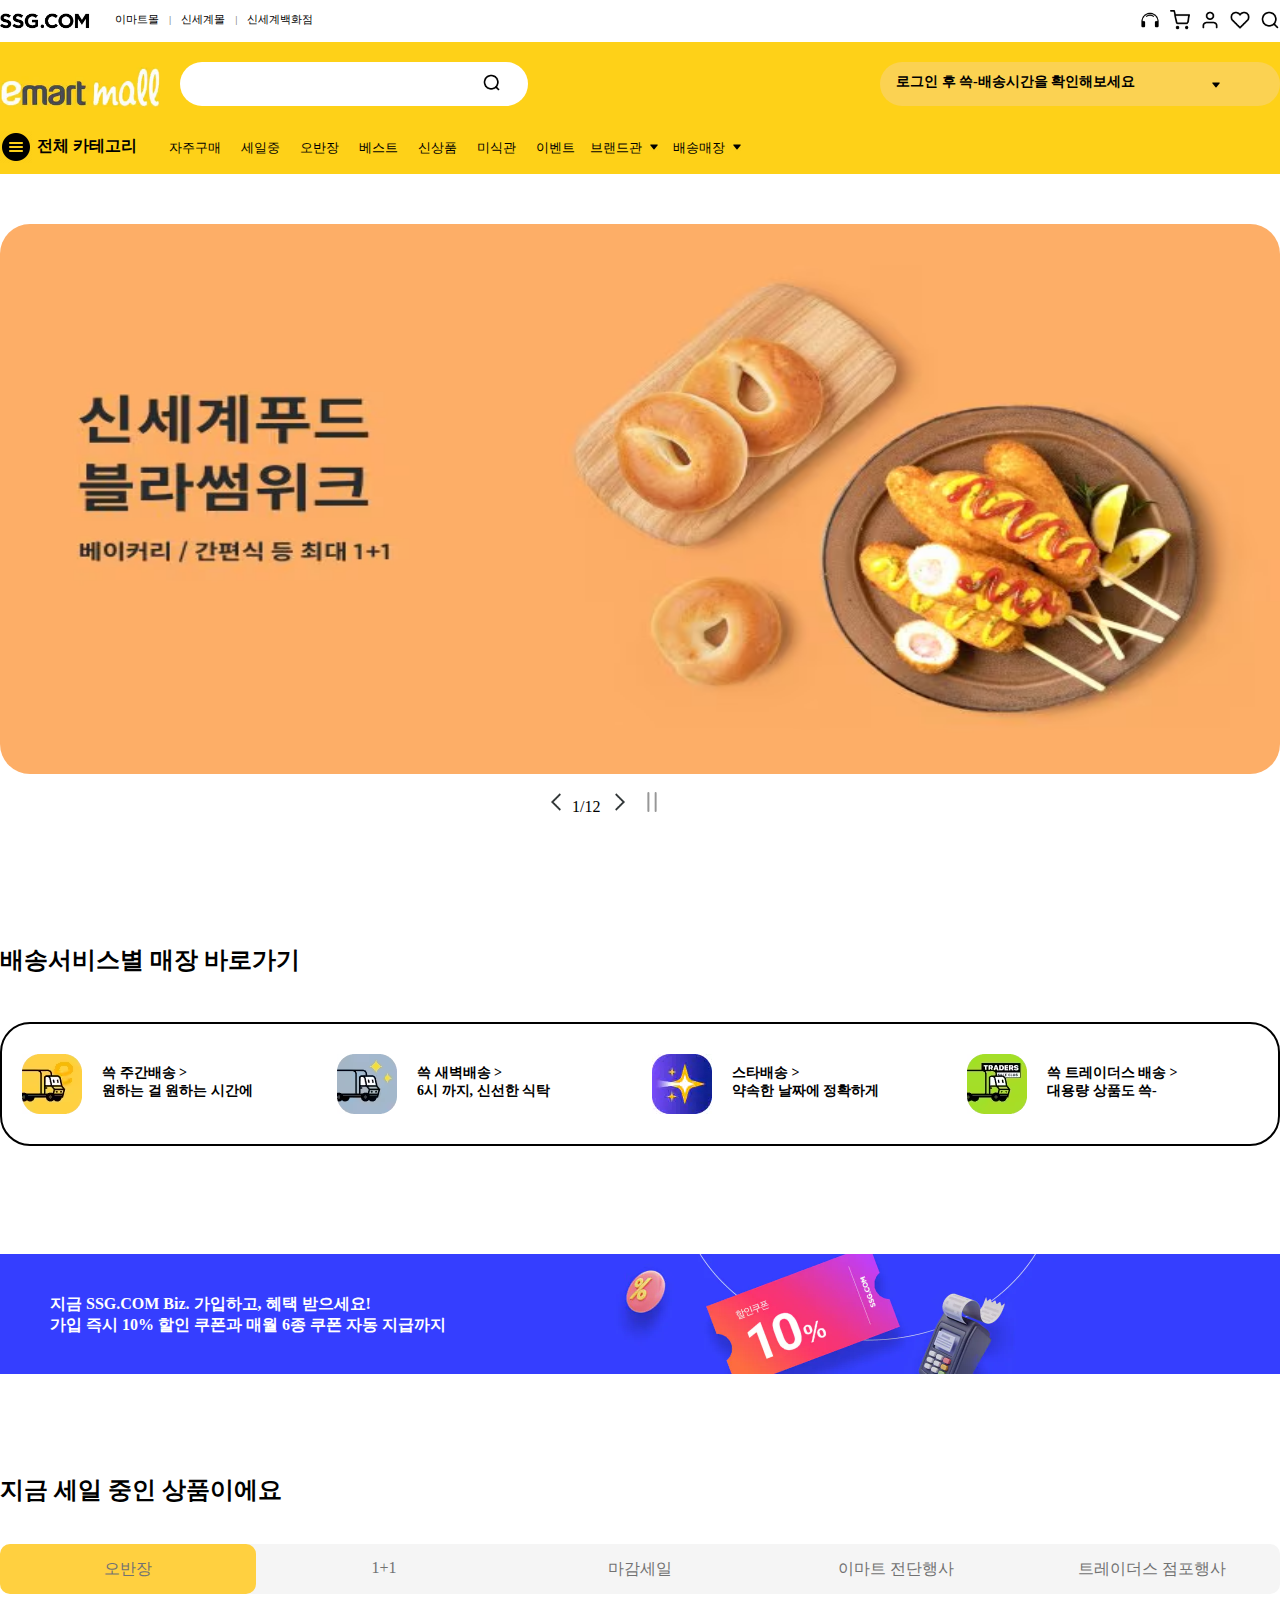
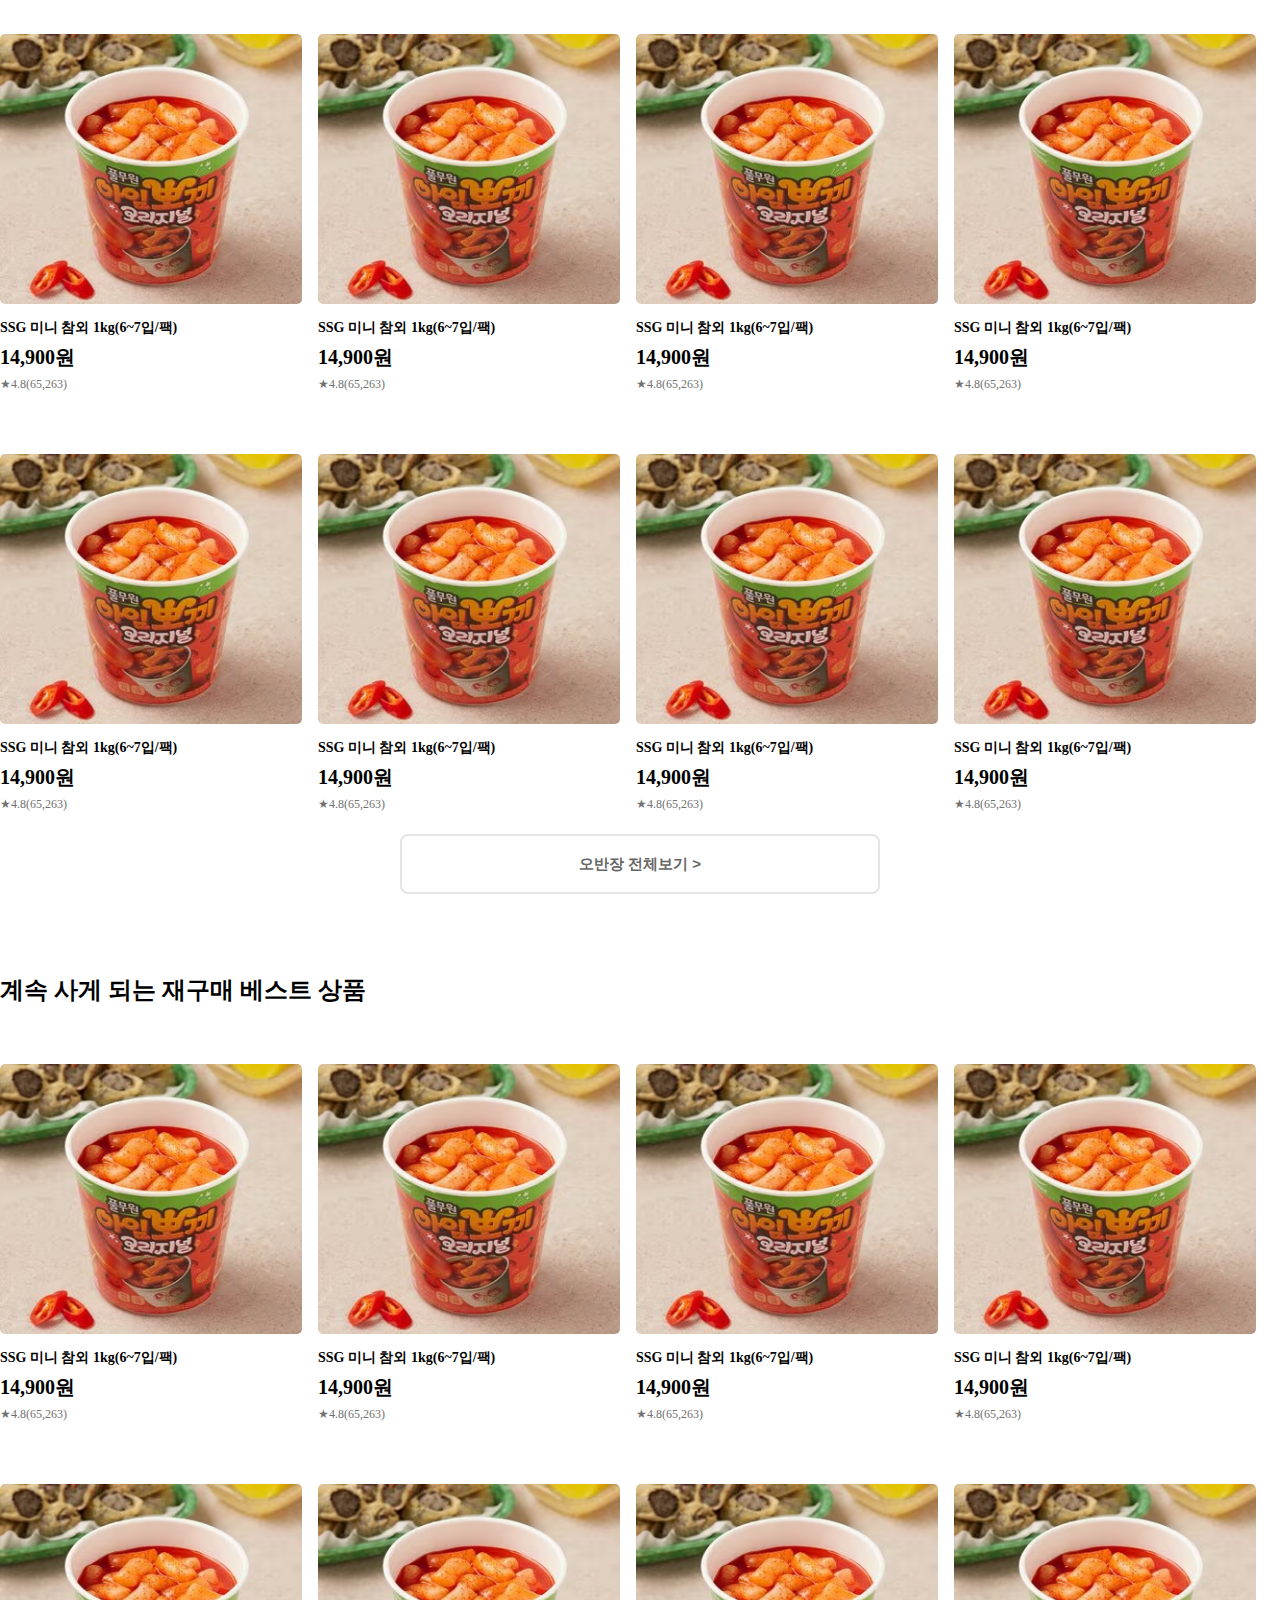
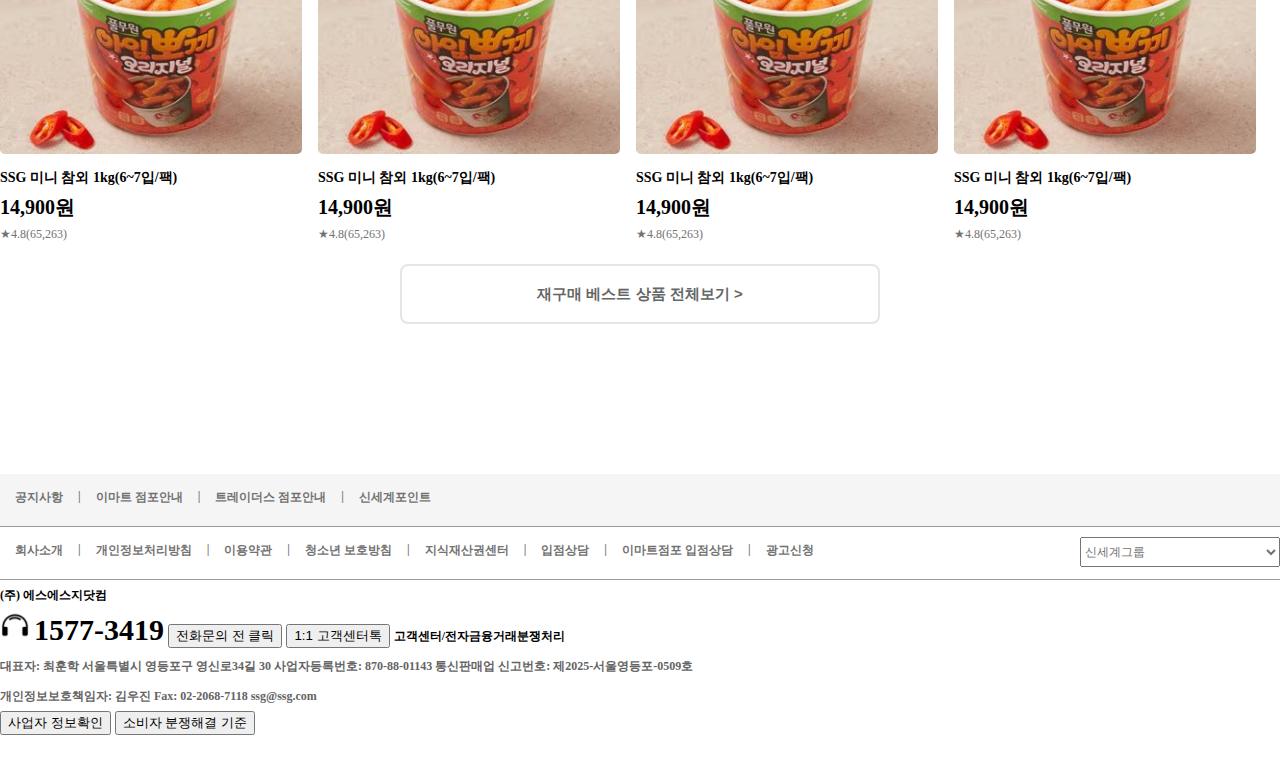
==== index.html @ 857b20de "0407_edit" ====
<!DOCTYPE html>
<html lang="en">

<head>
  <meta charset="UTF-8" />
  <meta name="viewport" content="width=device-width, initial-scale=1.0" />
  <title>Document</title>
  <link rel="stylesheet" href="css/reset.css">
  <link rel="stylesheet" href="css/common.css">
  <link rel="stylesheet" href="css/main.css">
</head>

<body>
  <header>
    <div id="first_box">
      <a href="#">
        <img src="img/ssg_logo.png" alt="ssg_logo">
      </a>
      <ul>
        <li class="addDivider"><a href="#">이마트몰</a></li>
        <li class="addDivider"><a href="#">신세계몰</a></li>
        <li><a href="#">신세계백화점</a></li>
      </ul>
      <div class="iconbox">
        <img class="icon" src="img/search.webp" alt="1" />
        <img class="icon" src="img/heart.webp" alt="2" />
        <img class="icon" src="img/user.webp" alt="3" />
        <img class="icon" src="img/cart.webp" alt="4" />
        <img class="icon" src="img/headphone.webp" alt="5" />
      </div>
    </div>

    <div id="search">
      <div class="search_box">
        <div class="search_logo">
          <img src="img/logo.png" alt="logo" />
        </div>
        <form>
          <fieldset id="search">
            <input type="text" name="search" />
            <button type="submit" class="search_btn">
              <img src="img/search.webp" alt="" />
            </button>
          </fieldset>
        </form>
        <fieldset id="delivery">
          <div>
            <span>로그인 후 쓱-배송시간을 확인해보세요</span>
            <button>
              <img src="img/next.webp" alt="" />
            </button>
          </div>
        </fieldset>
      </div>
    </div>
    <nav>
      <div id="catagory">
        <div class="cata_btn">
          <img src="img/menu.png" alt="" />
          <p><a href="#">전체 카테고리</a></p>
        </div>
        <ul>
          <li><a href="#">자주구매</a></li>
          <li><a href="#">세일중</a></li>
          <li><a href="#">오반장</a></li>
          <li><a href="#">베스트</a></li>
          <li><a href="#">신상품</a></li>
          <li><a href="#">미식관</a></li>
          <li><a href="#">이벤트</a></li>

          <a href="#">
            <div class="brandStore">
              <p>브랜드관</p>
              <img src="img/next.webp" alt="down">
            </div>
          </a>
          <a href="#">
            <div class="deliveryStore">
              <p>배송매장</p>
              <img src="img/next.webp" alt="down">
            </div>
          </a>
        </ul>
      </div>
    </nav>
  </header>

  <div id="slider">
    <div class="slider_img_box">
      <img src="img/trans.avif" alt="" />
    </div>
    <div class="slider_control">
      <div class="control_box">
        <button class="slider_btn">
          <img src="img/left.webp" alt="" />
        </button>
        <span>1/12</span>
        <button class="slider_btn">
          <img src="img/right.webp" alt="" />
        </button>
        <button class="slider_btn">
          <img src="img/Pause.webp" alt="" />
        </button>
      </div>
    </div>
  </div>
  <section id="delivery_store">
    <div class="title">
      <h2>배송서비스별 매장 바로가기</h2>
    </div>
    <div class="store">
      <div class="delivery_group">
        <div class="delivery_box">
          <img src="img/img_ssg1.avif" alt="" />
          <p>쓱 주간배송 ><Br>원하는 걸 원하는 시간에</p>
        </div>
        <div class="delivery_box">
          <img src="img/img_ssg2.avif" alt="" />
          <p>쓱 새벽배송 ><br>6시 까지, 신선한 식탁</p>
        </div>
        <div class="delivery_box">
          <img src="img/img_star.webp" alt="" />
          <p>스타배송 ><br>약속한 날짜에 정확하게</p>
        </div>
        <div class="delivery_box">
          <img src="img/img_traders.avif" alt="" />
          <p>쓱 트레이더스 배송 ><br>대용량 상품도 쓱-</p>
        </div>
      </div>
    </div>
  </section>
  <section id="coupon">
    <div class="coupon_box">
      <img src="img/coupon.jpg" alt="" />
      <p>지금 SSG.COM Biz. 가입하고, 혜택 받으세요!<br>가입 즉시 10% 할인 쿠폰과 매월 6종 쿠폰 자동 지급까지
      <p>
    </div>
  </section>
  <div id="sale_product">
    <div>
      <div class="title">
        <h2>지금 세일 중인 상품이에요</h2>
      </div>
      <div class="sale_catagory">
        <ul>
          <li class="obanjang"><a href="#">오반장</a></li>
          <li><a href="#">1+1</a></li>
          <li><a href="#">마감세일</a></li>
          <li><a href="#">이마트 전단행사</a></li>
          <li><a href="#">트레이더스 점포행사</a></li>
        </ul>
      </div>
    </div>
    <div>
      <div class="box">
        <div class="img_box">
          <a href="#">
            <img src="img/1000674364426_i1_290.avif" alt="product_img" /></a>
        </div>
        <span class="disc"><a href="#">SSG 미니 참외 1kg(6~7입/팩)</a></span>
        <span class="price">14,900원</span>
        <span class="rating">★4.8(65,263)</span>
      </div>

      <div class="box">
        <div class="img_box">
          <a href="#">
            <img src="img/1000674364426_i1_290.avif" alt="product_img" /></a>
        </div>
        <span class="disc"><a href="#">SSG 미니 참외 1kg(6~7입/팩)</a></span>
        <span class="price">14,900원</span>
        <span class="rating">★4.8(65,263)</span>
      </div>
      <div class="box">
        <div class="img_box">
          <a href="#">
            <img src="img/1000674364426_i1_290.avif" alt="product_img" /></a>
        </div>
        <span class="disc"><a href="#">SSG 미니 참외 1kg(6~7입/팩)</a></span>
        <span class="price">14,900원</span>
        <span class="rating">★4.8(65,263)</span>
      </div>
      <div class="box">
        <div class="img_box">
          <a href="#">
            <img src="img/1000674364426_i1_290.avif" alt="product_img" /></a>
        </div>
        <span class="disc"><a href="#">SSG 미니 참외 1kg(6~7입/팩)</a></span>
        <span class="price">14,900원</span>
        <span class="rating">★4.8(65,263)</span>
      </div>
      <div class="box">
        <div class="img_box">
          <a href="#">
            <img src="img/1000674364426_i1_290.avif" alt="product_img" /></a>
        </div>
        <span class="disc"><a href="#">SSG 미니 참외 1kg(6~7입/팩)</a></span>
        <span class="price">14,900원</span>
        <span class="rating">★4.8(65,263)</span>
      </div>
      <div class="box">
        <div class="img_box">
          <a href="#">
            <img src="img/1000674364426_i1_290.avif" alt="product_img" /></a>
        </div>
        <span class="disc"><a href="#">SSG 미니 참외 1kg(6~7입/팩)</a></span>
        <span class="price">14,900원</span>
        <span class="rating">★4.8(65,263)</span>
      </div>
      <div class="box">
        <div class="img_box">
          <a href="#">
            <img src="img/1000674364426_i1_290.avif" alt="product_img" /></a>
        </div>
        <span class="disc"><a href="#">SSG 미니 참외 1kg(6~7입/팩)</a></span>
        <span class="price">14,900원</span>
        <span class="rating">★4.8(65,263)</span>
      </div>
      <div class="box">
        <div class="img_box">
          <a href="#">
            <img src="img/1000674364426_i1_290.avif" alt="product_img" /></a>
        </div>
        <span class="disc"><a href="#">SSG 미니 참외 1kg(6~7입/팩)</a></span>
        <span class="price">14,900원</span>
        <span class="rating">★4.8(65,263)</span>
      </div>
    </div>
    <div class="more_btn_box">
      <button class="more_btn">오반장 전체보기 > </button>
    </div>
  </div>

  <div id="sale_product">
    <div class="title">
      <h2>계속 사게 되는 재구매 베스트 상품</h2>
    </div>
    <div>
      <div class="box">
        <div class="img_box">
          <a href="#">
            <img src="img/1000674364426_i1_290.avif" alt="product_img" /></a>
        </div>
        <span class="disc"><a href="#">SSG 미니 참외 1kg(6~7입/팩)</a></span>
        <span class="price">14,900원</span>
        <span class="rating">★4.8(65,263)</span>
      </div>

      <div class="box">
        <div class="img_box">
          <a href="#">
            <img src="img/1000674364426_i1_290.avif" alt="product_img" /></a>
        </div>
        <span class="disc"><a href="#">SSG 미니 참외 1kg(6~7입/팩)</a></span>
        <span class="price">14,900원</span>
        <span class="rating">★4.8(65,263)</span>
      </div>
      <div class="box">
        <div class="img_box">
          <a href="#">
            <img src="img/1000674364426_i1_290.avif" alt="product_img" /></a>
        </div>
        <span class="disc"><a href="#">SSG 미니 참외 1kg(6~7입/팩)</a></span>
        <span class="price">14,900원</span>
        <span class="rating">★4.8(65,263)</span>
      </div>
      <div class="box">
        <div class="img_box">
          <a href="#">
            <img src="img/1000674364426_i1_290.avif" alt="product_img" /></a>
        </div>
        <span class="disc"><a href="#">SSG 미니 참외 1kg(6~7입/팩)</a></span>
        <span class="price">14,900원</span>
        <span class="rating">★4.8(65,263)</span>
      </div>
      <div class="box">
        <div class="img_box">
          <a href="#">
            <img src="img/1000674364426_i1_290.avif" alt="product_img" /></a>
        </div>
        <span class="disc"><a href="#">SSG 미니 참외 1kg(6~7입/팩)</a></span>
        <span class="price">14,900원</span>
        <span class="rating">★4.8(65,263)</span>
      </div>
      <div class="box">
        <div class="img_box">
          <a href="#">
            <img src="img/1000674364426_i1_290.avif" alt="product_img" /></a>
        </div>
        <span class="disc"><a href="#">SSG 미니 참외 1kg(6~7입/팩)</a></span>
        <span class="price">14,900원</span>
        <span class="rating">★4.8(65,263)</span>
      </div>
      <div class="box">
        <div class="img_box">
          <a href="#">
            <img src="img/1000674364426_i1_290.avif" alt="product_img" /></a>
        </div>
        <span class="disc"><a href="#">SSG 미니 참외 1kg(6~7입/팩)</a></span>
        <span class="price">14,900원</span>
        <span class="rating">★4.8(65,263)</span>
      </div>
      <div class="box">
        <div class="img_box">
          <a href="#">
            <img src="img/1000674364426_i1_290.avif" alt="product_img" /></a>
        </div>
        <span class="disc"><a href="#">SSG 미니 참외 1kg(6~7입/팩)</a></span>
        <span class="price">14,900원</span>
        <span class="rating">★4.8(65,263)</span>
      </div>
    </div>
    <div class="more_btn_box">
      <button class="more_btn">재구매 베스트 상품 전체보기 > </button>
    </div>
  </div>
  <div class="notice_box">
    <div class="notice">
      <ul>
        <li>공지사항</li>
        <li class="divider">|</li>
        <li>이마트 점포안내</li>
        <li class="divider">|</li>
        <li>트레이더스 점포안내</li>
        <li class="divider">|</li>
        <li>신세계포인트</li>
      </ul>
    </div>
  </div>
<footer>
    <div class="supportBox">
      <div class="support">
        <ul>
          <li>회사소개</li>
          <li class="divider">|</li>
          <li>개인정보처리방침</li>
          <li class="divider">|</li>
          <li>이용약관</li>
          <li class="divider">|</li>
          <li>청소년 보호방침</li>
          <li class="divider">|</li>
          <li>지식재산권센터</li>
          <li class="divider">|</li>
          <li>입점상담</li>
          <li class="divider">|</li>
          <li>이마트점포 입점상담</li>
          <li class="divider">|</li>
          <li>광고신청</li>
        </ul>
        <select>
          <option>신세계그룹</option>
          <option>신세계포인트</option>
          <option>신세계백화점</option>
          <option>이마트</option>
          <option>이마트 트레이더스</option>
          <option>이마트 에브리데이</option>
          <option>이마트24</option>
          <option>신세계TV 쇼핑</option>
          <option>프리미엄 아웃렛</option>
          <option>스타필드</option>
        </select>
      </div>
    </div>
  <div class="footer_box">
    <span>(주) 에스에스지닷컴</span>
    <div>
      <img src="img/headphone.webp" alt="">
      <span class="contact">1577-3419</span>
      <button type="submit">전화문의 전 클릭</button>
      <button type="submit">1:1 고객센터톡</button>
      <span>고객센터/전자금융거래분쟁처리</span>
      <p>대표자: 최훈학 서울특별시 영등포구 영신로34길 30 사업자등록번호: 870-88-01143 통신판매업 신고번호: 제2025-서울영등포-0509호</p>
      <p>개인정보보호책임자: 김우진 Fax: 02-2068-7118 ssg@ssg.com</p>
      <button type="submit">사업자 정보확인</button>
      <button type="submit">소비자 분쟁해결 기준</button>
    </div>
  </div>
</footer>
</body>
</html>
---- css/common.css ----
@charset "utf-8";
header {
  width: 100%;
  height: 174px;
  /* background-color: gray; */
  margin: 0 auto;
}
header #first_box {
  width: 1280px;
  height: 42px;
  background-color: white;
  margin: 0 auto;
}
header .left_box {
  width: 400px;
  height: 20px;
  /* background-color: rgb(0, 247, 255); */
  float: left;
  margin: 10px 0 0 0px;
}
header a > img {
  width: 90px;
  height: 42px;
  float: left;
}
#first_box > ul {
  float: left;
  margin: 12px 0 0 15px;
}
#first_box > ul > li {
  font-size: 11px;
  text-align: center;
  float: left;
  margin: 0 0 0 10px;
}
#first_boxMenu > ul > li > a {
  color: #666;
}
#first_box > ul > li > a:hover {
  color: black;
  font-weight: bold;
}
.addDivider > a::after {
  content: "|";
  font-size: 11px;
  color: #666;
  margin: 0 0 0 10px;
}
.iconbox {
  width: 250px;
  height: 20px;
  /* background-color: rgb(0, 247, 255); */
  float: right;
  margin: 10px 0 0 0px;
}
.icon {
  width: 20px;
  height: 20px;
  /* background-color: rgb(212, 0, 99); */
  float: right;
  margin: 0 0 0 10px;
}
#search {
  width: 100%;
  height: 72px;
  background-color: #fed118;
  margin: 0 auto;
}
#search .search_box {
  width: 1280px;
  height: 56px;
  background-color: #fed118;
  margin: 0 auto;
  padding: 10px 0 0 0px;
  align-items: center;
}
#search .search_logo {
  width: 160px;
  height: 56px;
  background-color: #fed118;
  float: left;
}
#search .search_logo img {
  width: 160px;
  height: 40px;
  float: left;
  margin: 15px 0 0 0px;
}

#search fieldset#search {
  width: 320px;
  height: 44px;
  float: left;
  border: none;
  border-radius: 50px;
  padding: 6px 52px 6px 16px;
  background-color: white;
  margin: 10px 0 0 20px;
}
#search input {
  position: relative;
  width: 280px;
  height: 30px;
  border: none;
  float: left;
}
#search .search_btn {
  width: 32px;
  height: 32px;
  border-radius: 100%;
  border: none;
  background-color: rgb(255, 255, 255);
  position: absolute;
}
#search .search_btn img {
  width: 20px;
  height: 20px;
  color: white;
  border-radius: 100%;
  border: none;
}
#search fieldset#delivery {
  width: 400px;
  height: 44px;
  float: right;
  border: none;
  border-radius: 50px;
  padding: 6px 52px 6px 16px;
  background-color: #fbd252;
  margin: 10px 0 0 20px;
}
#search fieldset#delivery > div {
  margin: 4px 0 0 0px;
}
#search fieldset#delivery span {
  color: black;
  font-size: 14px;
  font-weight: bold;
}
#search fieldset#delivery button {
  width: 24px;
  height: 24px;
  background-color: #fbd252;
  float: right;
  border: none;
  margin: 0 auto;
}
#search fieldset#delivery button img {
  width: 8px;
  height: 8px;
  /* background-color: rgb(255, 231, 72); */
  margin: 0 auto;
}

nav {
  width: 100%;
  height: 60px;
  background-color: #fed118;
  float: left;
}
nav #catagory {
  width: 1280px;
  height: 60px;
  /* background-color: #008cff; */
  margin: 0 auto;
}
nav #catagory .cata_btn {
  width: 149px;
  height: 60px;
  /* background-color: #00ff4c; */
  float: left;
  padding: 17px 0 0 0px;
}

nav #catagory .cata_btn img {
  width: 32px;
  height: 32px;
  float: left;
}
/* nav #catagory .cata_btn button img {
  width: 20px;
  height: 20px;
  border: none;
} */
nav #catagory .cata_btn p {
  font-weight: bold;
  float: left;
  margin: 5px 5px;
}
nav ul {
  width: 650px;
  height: 60px;
  margin: 0 auto;
  float: left;
}
nav li {
  /* width: 70px; */
  height: 60px;
  font-size: 13px;
  text-align: center;
  float: left;
  padding: 25px 0 0 20px;
}
nav li:hover {
  font-weight: bold;
}
nav .brandStore {
  float: left;
  margin: 25px 0 0 0;
  font-size: 13px;
}
nav .deliveryStore {
  float: left;
  margin: 25px 0 0 0;
  font-size: 13px;
}
nav a > div > p {
  font-size: 13px;
  float: left;
  margin: 0 0 0 15px;
}
nav a > div > p:hover {
  font-weight: bold;
}
nav a > div > img {
  width: 8px;
  height: 8px;
  margin: 0 0 0 8px;
}
footer {
  width: 100%;
  height: 250px;
  /* background-color: gray; */
  margin: 0 auto;
}
.supportBox {
  width: 100%;
  height: 54px;
  border-top: 1px solid #999;
  border-bottom: 1px solid #999;
}
.support {
  width: 1280px;
  height: 52px;
  background-color: white;
  margin: 0 auto;
}

.support li {
  font-size: 12px;
  color: #727272;
  float: left;
  font-weight: bold;
  padding: 15px 0 0 15px;
}

.support select {
  width: 200px;
  height: 30px;
  font-size: 12px;
  color: #727272;
  float: right;
  margin: 10px 0 0 0px;
}
footer .footer_box {
  width: 1280px;
  height: 200px;
  /* background-color: rgb(255, 176, 176); */
  margin: 0 auto;
}
footer .footer_box img {
  width: 30px;
  height: 30px;
}
footer .footer_box .contact {
  font-size: 30px;
  font-weight: bold;
  line-height: 30px;
}
footer > .footer_box > button {
  width: 200px;
  height: 30px;
  font-size: 25px;
}
footer .footer_box span {
  font-size: 12px;
  line-height: 30px;
  color: black;
  font-weight: bold;
}
footer .footer_box p {
  font-size: 12px;
  line-height: 30px;
  color: rgb(100, 100, 100);
  font-weight: bold;
}
---- css/main.css ----
@charset "utf-8";

#slider {
  width: 1280px;
  height: 600px;
  /* background-color: orange; */
  margin: 50px auto;
}

#slider .slider_img_box {
  width: 1280px;
  height: 565px;
  /* background-color: blue; */
  border-radius: 30px;
  margin: 0 auto;
}

#slider .slider_img_box img {
  width: 1280px;
  height: 550px;
  border-radius: 30px;
  margin: 0 auto;
}

#slider .slider_control .control_box {
  width: 200px;
  height: 28px;
  /* background-color: rgb(145, 145, 145); */
  margin: 0 auto;
}

#slider .slider_btn {
  width: 28px;
  height: 28px;
  background-color: white;
  border: none;
}

#slider .slider_control button img {
  width: 20px;
  height: 20px;
}

#delivery_store {
  width: 1280px;
  height: 190px;
  margin: 120px auto;
}

section .title {
  width: 1280px;
  height: 28px;
  /* background-color: gray; */
  float: left;
}

#delivery_store .delivery_group {
  width: 1280px;
  height: 124px;
  background-color: white;
  border-radius: 30px;
  border: 2px solid black;
  margin: 50px auto;
  float: left;
}

#delivery_store .delivery_box {
  width: 315px;
  height: 120px;
  float: left;
}

#delivery_store .delivery_box img {
  width: 60px;
  height: 60px;
  margin: 30px 20px;
  float: left;
}

/* #delivery_store .delivery_inner_box {
  width: 250px;
  float: right;
} */
#delivery_store .delivery_box p {
  width: 280px;
  background-color: white;
  font-size: 14px;
  font-weight: bold;
  margin: 40px 10px;
}

#coupon {
  width: 1280px;
  height: auto;
  /* background-color: rgb(170, 255, 0); */
  margin: 100px auto;
}

#coupon .coupon_box {
  width: 1280px;
  height: 120px;
  /* background-color: rgb(170, 255, 0); */
}

#coupon .coupon_box img {
  position: relative;
  width: 1280px;
  height: auto;
  /* background-color: rgb(170, 255, 0); */
  float: left;
}

#coupon .coupon_box p {
  position: absolute;
  color: white;
  font-weight: bold;
  margin: 40px 0 0 50px;
}

#sale_product {
  width: 1280px;
  height: 1100px;
  margin: 0 auto;
  /* background-color: gold; */
}

#sale_product .title {
  width: 1280px;
  height: 50px;
  /* background-color: gray; */
  float: left;
}

#sale_product .sale_catagory {
  width: 1280px;
  height: 50px;
  background-color: #f5f5f5;
  border-radius: 10px;
  float: left;
  margin: 20px 0 0 0px;
}

#sale_product .sale_catagory ul > li > a {
  width: 256px;
  height: 50px;
  /* background-color: #f5f5f5; */
  border-radius: 10px;
  color: #727272;
  text-align: center;
  float: left;
  padding: 15px 0 0 0px;
}
#sale_product .sale_catagory ul > li > a:hover {
  width: 256px;
  height: 50px;
  background-color: #ffd040;
  border-radius: 10px;
  color: #727272;
  text-align: center;
  float: left;
  padding: 15px 0 0 0px;
}

#sale_product .obanjang {
  width: 256px;
  height: 50px;
  background-color: #ffd040;
  color: #727272;
  border-radius: 10px;
  text-align: center;
  float: left;
}

#sale_product .box span {
  display: block;
}

#sale_product .disc {
  font-size: 14px;
  /* line-height: 50px; */
  font-weight: bold;
  margin: 15px 0 0 0px;
}

#sale_product .price {
  font-size: 20px;
  color: #000;
  line-height: 40px;
  font-weight: bold;
}

#sale_product .rating {
  font-size: 12px;
  color: #727272;
  /* line-height: 50px; */
}

#sale_product .box {
  width: 302px;
  height: 420px;
  float: left;
  margin: 0 16px 0 0px;
  /* background-color: tomato; */
}

/* #sale_product > .box:hover {
  box-shadow: 4px 4px 4px #ddd;
} */

#sale_product .box .img_box {
  width: 100%;
  height: 270px;
  border-radius: 5px;
  margin: 40px 0 0 0px;
}

#sale_product .box .img_box a img {
  width: 100%;
  height: 270px;
  border-radius: 5px;
}

#sale_product .more_btn_box {
  width: 100%;
  height: 60px;
  /* background-color: #00fff2; */
  margin: 0 auto;
  float: left;
  text-align: center;
}

#sale_product .more_btn {
  width: 480px;
  height: 60px;
  color: #666666;
  font-weight: bold;
  font-size: 15px;
  background-color: white;
  border-radius: 8px;
  border: 2px solid #e5e5e5;
  margin: 0 auto;
}
.notice_box {
  width: 100%;
  height: 52px;
  background-color: #f5f5f5;
}
.notice {
  width: 1280px;
  height: 52px;
  margin: 0 auto;
}
.notice li {
  font-size: 12px;
  color: #727272;
  float: left;
  font-weight: bold;
  padding: 15px 0 0 15px;
}
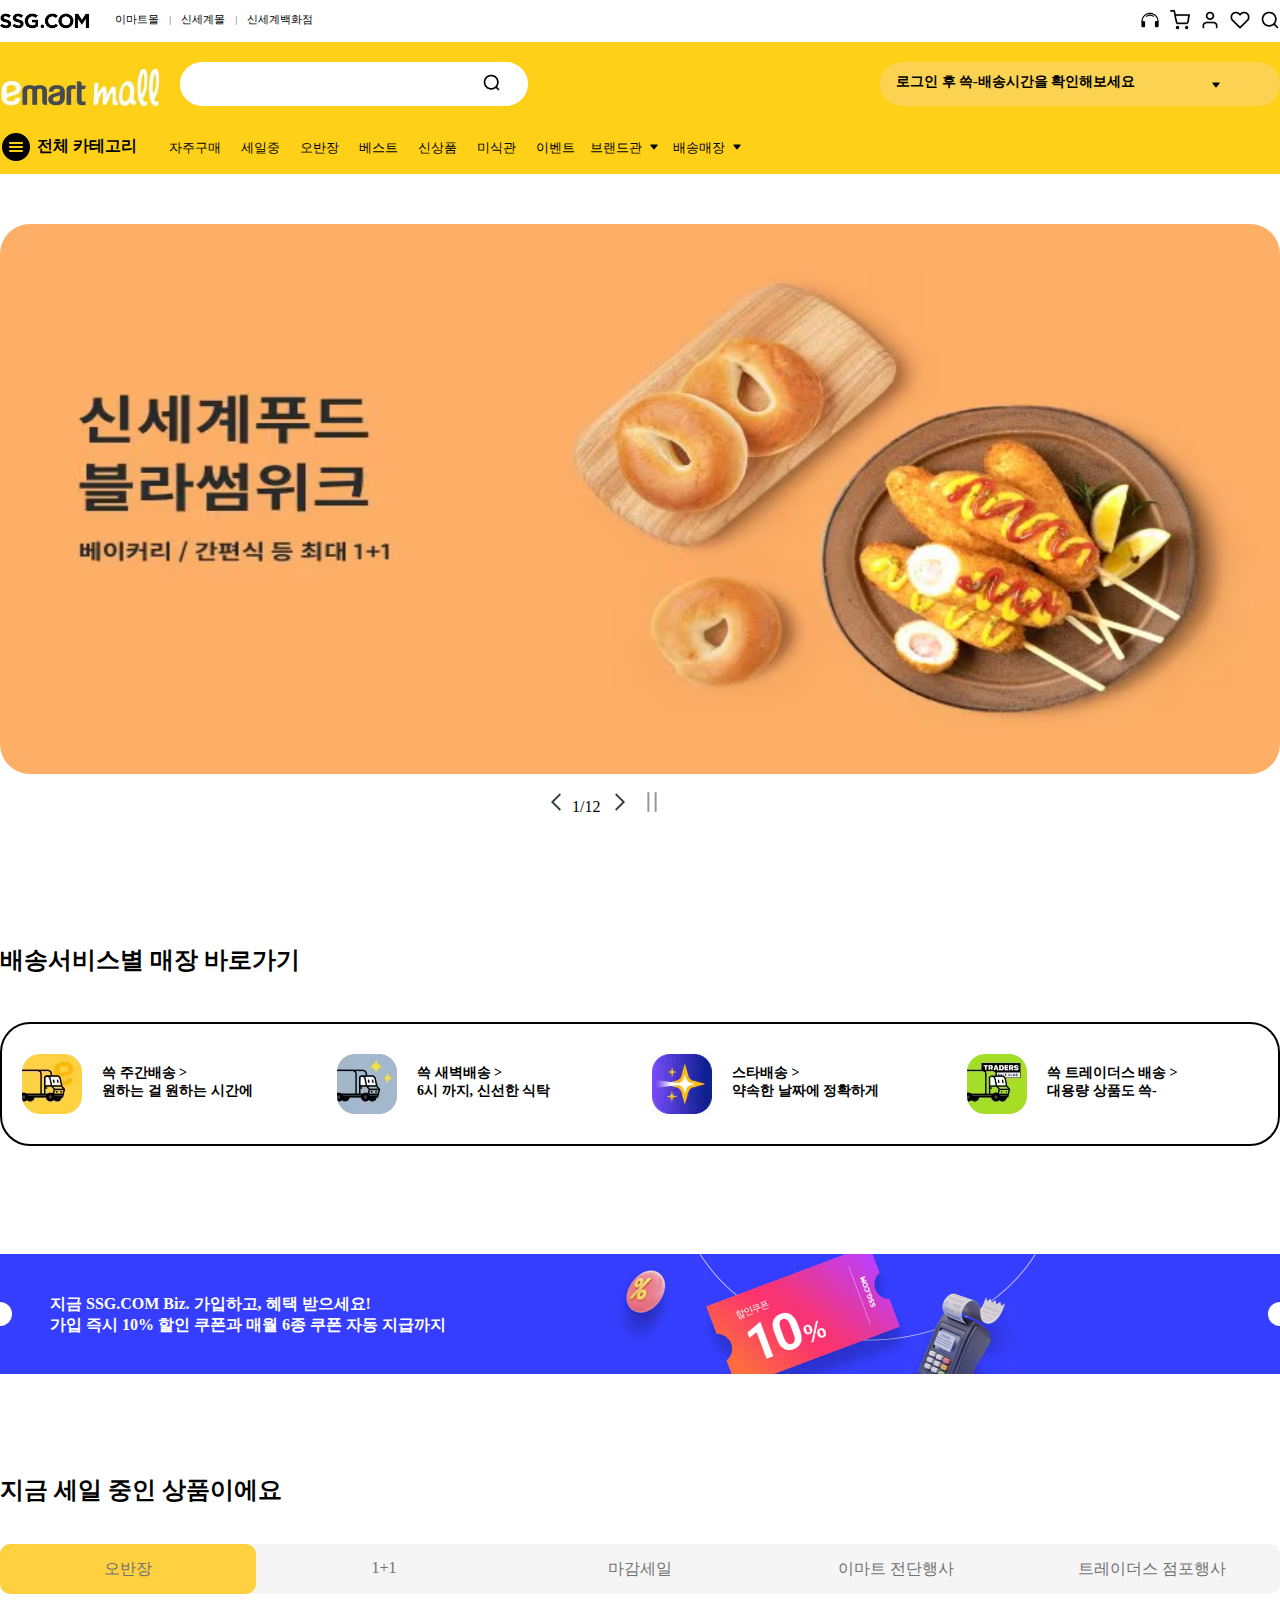
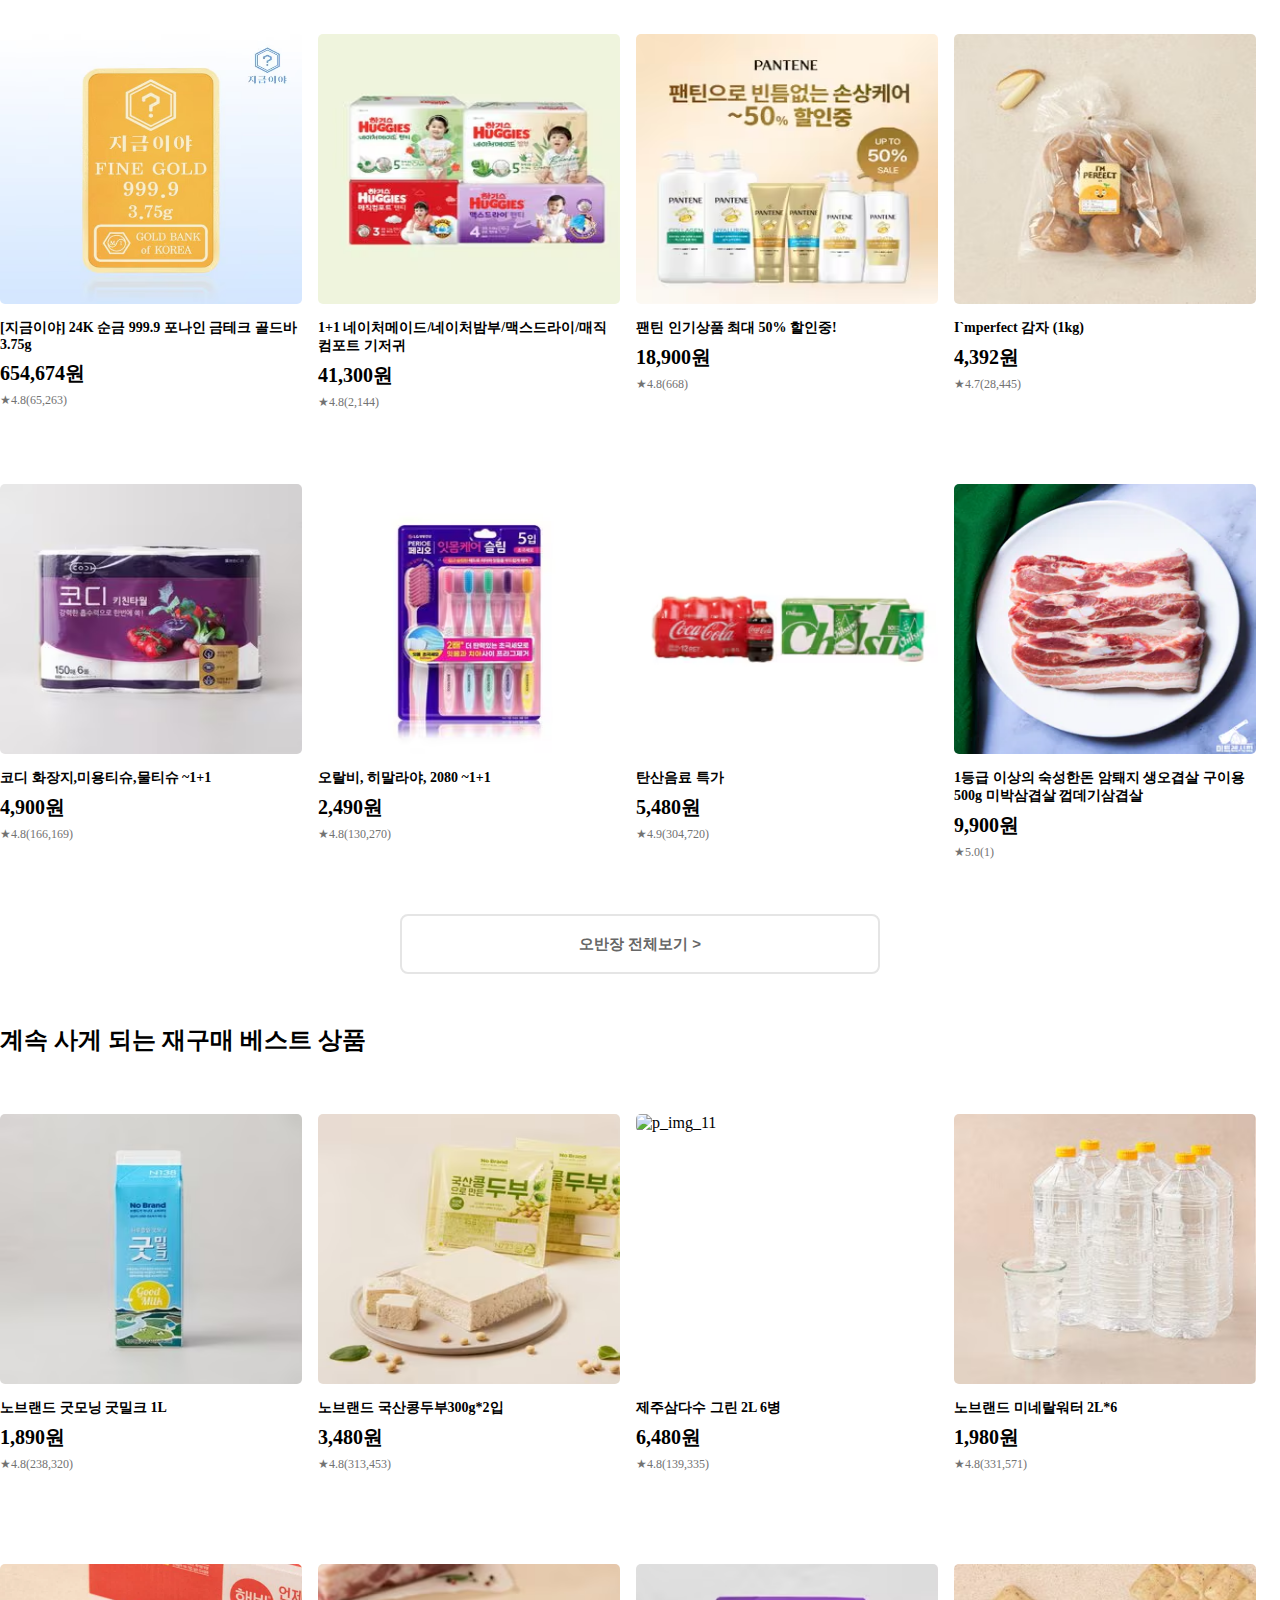
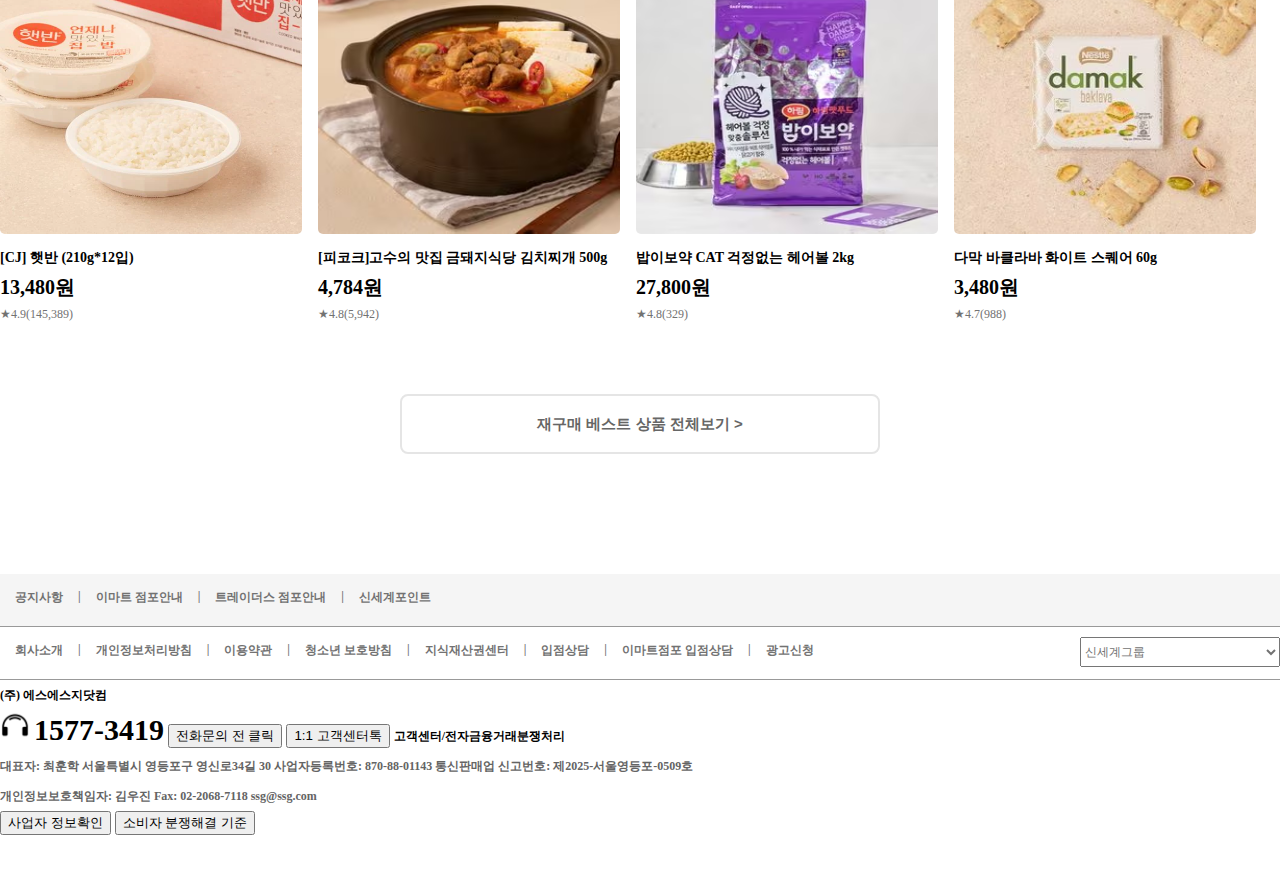
==== commit fdf0af2a: "0407 Edit" ====
--- a/index.html
+++ b/index.html
@@ -13,7 +13,7 @@
 <body>
   <header>
     <div id="first_box">
-      <a href="#">
+      <a href="index.html">
         <img src="img/ssg_logo.png" alt="ssg_logo">
       </a>
       <ul>
@@ -22,11 +22,11 @@
         <li><a href="#">신세계백화점</a></li>
       </ul>
       <div class="iconbox">
-        <img class="icon" src="img/search.webp" alt="1" />
-        <img class="icon" src="img/heart.webp" alt="2" />
-        <img class="icon" src="img/user.webp" alt="3" />
-        <img class="icon" src="img/cart.webp" alt="4" />
-        <img class="icon" src="img/headphone.webp" alt="5" />
+        <a href="#"><img class="icon" src="img/search.webp" alt="1" /></a>
+        <a href="#"><img class="icon" src="img/heart.webp" alt="2" /></a>
+        <a href="#"><img class="icon" src="img/user.webp" alt="3" /></a>
+        <a href="#"><img class="icon" src="img/cart.webp" alt="4" /></a>
+        <a href="#"><img class="icon" src="img/headphone.webp" alt="5" /></a>
       </div>
     </div>
 
@@ -86,9 +86,11 @@
   </header>
 
   <div id="slider">
-    <div class="slider_img_box">
-      <img src="img/trans.avif" alt="" />
-    </div>
+    <a href="#">
+      <div class="slider_img_box">
+        <img src="img/trans.avif" alt="" />
+      </div>
+    </a>
     <div class="slider_control">
       <div class="control_box">
         <button class="slider_btn">
@@ -111,29 +113,37 @@
     <div class="store">
       <div class="delivery_group">
         <div class="delivery_box">
-          <img src="img/img_ssg1.avif" alt="" />
-          <p>쓱 주간배송 ><Br>원하는 걸 원하는 시간에</p>
+          <a href="#">
+            <img src="img/img_ssg1.avif" alt="" />
+            <p>쓱 주간배송 ><Br>원하는 걸 원하는 시간에</p>
+          </a>
         </div>
         <div class="delivery_box">
-          <img src="img/img_ssg2.avif" alt="" />
-          <p>쓱 새벽배송 ><br>6시 까지, 신선한 식탁</p>
+          <a href="#">
+            <img src="img/img_ssg2.avif" alt="" />
+            <p>쓱 새벽배송 ><br>6시 까지, 신선한 식탁</p>
+          </a>
         </div>
         <div class="delivery_box">
-          <img src="img/img_star.webp" alt="" />
-          <p>스타배송 ><br>약속한 날짜에 정확하게</p>
+          <a href="#">
+            <img src="img/img_star.webp" alt="" />
+            <p>스타배송 ><br>약속한 날짜에 정확하게</p>
+          </a>
         </div>
         <div class="delivery_box">
-          <img src="img/img_traders.avif" alt="" />
-          <p>쓱 트레이더스 배송 ><br>대용량 상품도 쓱-</p>
+          <a href="#">
+            <img src="img/img_traders.avif" alt="" />
+            <p>쓱 트레이더스 배송 ><br>대용량 상품도 쓱-</p>
+          </a>
         </div>
       </div>
     </div>
   </section>
-  <section id="coupon">
-    <div class="coupon_box">
+  <section id="coupon">    
+    <div class="coupon_box">        
       <img src="img/coupon.jpg" alt="" />
-      <p>지금 SSG.COM Biz. 가입하고, 혜택 받으세요!<br>가입 즉시 10% 할인 쿠폰과 매월 6종 쿠폰 자동 지급까지
-      <p>
+      <p>지금 SSG.COM Biz. 가입하고, 혜택 받으세요!<br>가입 즉시 10% 할인 쿠폰과 매월 6종 쿠폰 자동 지급까지</p>
+      <div class="coupon_box_out"><a href="#"></a></div>
     </div>
   </section>
   <div id="sale_product">
@@ -154,76 +164,76 @@
     <div>
       <div class="box">
         <div class="img_box">
-          <a href="#">
-            <img src="img/1000674364426_i1_290.avif" alt="product_img" /></a>
-        </div>
-        <span class="disc"><a href="#">SSG 미니 참외 1kg(6~7입/팩)</a></span>
-        <span class="price">14,900원</span>
+          <a href="sub.html">
+            <img src="img/product-1.avif" alt="p_img_1" /></a>
+        </div>
+        <span class="disc"><a href="#">[지금이야] 24K 순금 999.9 포나인 금테크 골드바 3.75g</a></span>
+        <span class="price">654,674원</span>
         <span class="rating">★4.8(65,263)</span>
       </div>
 
       <div class="box">
         <div class="img_box">
           <a href="#">
-            <img src="img/1000674364426_i1_290.avif" alt="product_img" /></a>
-        </div>
-        <span class="disc"><a href="#">SSG 미니 참외 1kg(6~7입/팩)</a></span>
-        <span class="price">14,900원</span>
-        <span class="rating">★4.8(65,263)</span>
-      </div>
-      <div class="box">
-        <div class="img_box">
-          <a href="#">
-            <img src="img/1000674364426_i1_290.avif" alt="product_img" /></a>
-        </div>
-        <span class="disc"><a href="#">SSG 미니 참외 1kg(6~7입/팩)</a></span>
-        <span class="price">14,900원</span>
-        <span class="rating">★4.8(65,263)</span>
-      </div>
-      <div class="box">
-        <div class="img_box">
-          <a href="#">
-            <img src="img/1000674364426_i1_290.avif" alt="product_img" /></a>
-        </div>
-        <span class="disc"><a href="#">SSG 미니 참외 1kg(6~7입/팩)</a></span>
-        <span class="price">14,900원</span>
-        <span class="rating">★4.8(65,263)</span>
-      </div>
-      <div class="box">
-        <div class="img_box">
-          <a href="#">
-            <img src="img/1000674364426_i1_290.avif" alt="product_img" /></a>
-        </div>
-        <span class="disc"><a href="#">SSG 미니 참외 1kg(6~7입/팩)</a></span>
-        <span class="price">14,900원</span>
-        <span class="rating">★4.8(65,263)</span>
-      </div>
-      <div class="box">
-        <div class="img_box">
-          <a href="#">
-            <img src="img/1000674364426_i1_290.avif" alt="product_img" /></a>
-        </div>
-        <span class="disc"><a href="#">SSG 미니 참외 1kg(6~7입/팩)</a></span>
-        <span class="price">14,900원</span>
-        <span class="rating">★4.8(65,263)</span>
-      </div>
-      <div class="box">
-        <div class="img_box">
-          <a href="#">
-            <img src="img/1000674364426_i1_290.avif" alt="product_img" /></a>
-        </div>
-        <span class="disc"><a href="#">SSG 미니 참외 1kg(6~7입/팩)</a></span>
-        <span class="price">14,900원</span>
-        <span class="rating">★4.8(65,263)</span>
-      </div>
-      <div class="box">
-        <div class="img_box">
-          <a href="#">
-            <img src="img/1000674364426_i1_290.avif" alt="product_img" /></a>
-        </div>
-        <span class="disc"><a href="#">SSG 미니 참외 1kg(6~7입/팩)</a></span>
-        <span class="price">14,900원</span>
-        <span class="rating">★4.8(65,263)</span>
+            <img src="img/p_2.avif" alt="p_img_2" /></a>
+        </div>
+        <span class="disc"><a href="#">1+1 네이처메이드/네이처밤부/맥스드라이/매직컴포트 기저귀</a></span>
+        <span class="price">41,300원</span>
+        <span class="rating">★4.8(2,144)</span>
+      </div>
+      <div class="box">
+        <div class="img_box">
+          <a href="#">
+            <img src="img/p_3.avif" alt="p_img_3" /></a>
+        </div>
+        <span class="disc"><a href="#">팬틴 인기상품 최대 50% 할인중!</a></span>
+        <span class="price">18,900원</span>
+        <span class="rating">★4.8(668)</span>
+      </div>
+      <div class="box">
+        <div class="img_box">
+          <a href="#">
+            <img src="img/p_4.avif" alt="p_img_4" /></a>
+        </div>
+        <span class="disc"><a href="#">I`mperfect 감자 (1kg)</a></span>
+        <span class="price">4,392원</span>
+        <span class="rating">★4.7(28,445)</span>
+      </div>
+      <div class="box">
+        <div class="img_box">
+          <a href="#">
+            <img src="img/p_5.avif" alt="p_img_5" /></a>
+        </div>
+        <span class="disc"><a href="#">코디 화장지,미용티슈,물티슈 ~1+1</a></span>
+        <span class="price">4,900원</span>
+        <span class="rating">★4.8(166,169)</span>
+      </div>
+      <div class="box">
+        <div class="img_box">
+          <a href="#">
+            <img src="img/p_6.avif" alt="p_img_6" /></a>
+        </div>
+        <span class="disc"><a href="#">오랄비, 히말라야, 2080 ~1+1</a></span>
+        <span class="price">2,490원</span>
+        <span class="rating">★4.8(130,270)</span>
+      </div>
+      <div class="box">
+        <div class="img_box">
+          <a href="#">
+            <img src="img/p_7.avif" alt="p_img_7" /></a>
+        </div>
+        <span class="disc"><a href="#">탄산음료 특가</a></span>
+        <span class="price">5,480원</span>
+        <span class="rating">★4.9(304,720)</span>
+      </div>
+      <div class="box">
+        <div class="img_box">
+          <a href="#">
+            <img src="img/p_8.webp" alt="p_img_8" /></a>
+        </div>
+        <span class="disc"><a href="#">1등급 이상의 숙성한돈 암퇘지 생오겹살 구이용 500g 미박삼겹살 껍데기삼겹살</a></span>
+        <span class="price">9,900원</span>
+        <span class="rating">★5.0(1)</span>
       </div>
     </div>
     <div class="more_btn_box">
@@ -239,75 +249,75 @@
       <div class="box">
         <div class="img_box">
           <a href="#">
-            <img src="img/1000674364426_i1_290.avif" alt="product_img" /></a>
-        </div>
-        <span class="disc"><a href="#">SSG 미니 참외 1kg(6~7입/팩)</a></span>
-        <span class="price">14,900원</span>
-        <span class="rating">★4.8(65,263)</span>
-      </div>
-
-      <div class="box">
-        <div class="img_box">
-          <a href="#">
-            <img src="img/1000674364426_i1_290.avif" alt="product_img" /></a>
-        </div>
-        <span class="disc"><a href="#">SSG 미니 참외 1kg(6~7입/팩)</a></span>
-        <span class="price">14,900원</span>
-        <span class="rating">★4.8(65,263)</span>
-      </div>
-      <div class="box">
-        <div class="img_box">
-          <a href="#">
-            <img src="img/1000674364426_i1_290.avif" alt="product_img" /></a>
-        </div>
-        <span class="disc"><a href="#">SSG 미니 참외 1kg(6~7입/팩)</a></span>
-        <span class="price">14,900원</span>
-        <span class="rating">★4.8(65,263)</span>
-      </div>
-      <div class="box">
-        <div class="img_box">
-          <a href="#">
-            <img src="img/1000674364426_i1_290.avif" alt="product_img" /></a>
-        </div>
-        <span class="disc"><a href="#">SSG 미니 참외 1kg(6~7입/팩)</a></span>
-        <span class="price">14,900원</span>
-        <span class="rating">★4.8(65,263)</span>
-      </div>
-      <div class="box">
-        <div class="img_box">
-          <a href="#">
-            <img src="img/1000674364426_i1_290.avif" alt="product_img" /></a>
-        </div>
-        <span class="disc"><a href="#">SSG 미니 참외 1kg(6~7입/팩)</a></span>
-        <span class="price">14,900원</span>
-        <span class="rating">★4.8(65,263)</span>
-      </div>
-      <div class="box">
-        <div class="img_box">
-          <a href="#">
-            <img src="img/1000674364426_i1_290.avif" alt="product_img" /></a>
-        </div>
-        <span class="disc"><a href="#">SSG 미니 참외 1kg(6~7입/팩)</a></span>
-        <span class="price">14,900원</span>
-        <span class="rating">★4.8(65,263)</span>
-      </div>
-      <div class="box">
-        <div class="img_box">
-          <a href="#">
-            <img src="img/1000674364426_i1_290.avif" alt="product_img" /></a>
-        </div>
-        <span class="disc"><a href="#">SSG 미니 참외 1kg(6~7입/팩)</a></span>
-        <span class="price">14,900원</span>
-        <span class="rating">★4.8(65,263)</span>
-      </div>
-      <div class="box">
-        <div class="img_box">
-          <a href="#">
-            <img src="img/1000674364426_i1_290.avif" alt="product_img" /></a>
-        </div>
-        <span class="disc"><a href="#">SSG 미니 참외 1kg(6~7입/팩)</a></span>
-        <span class="price">14,900원</span>
-        <span class="rating">★4.8(65,263)</span>
+            <img src="img/p_9.avif" alt="p_img_9" /></a>
+        </div>
+        <span class="disc"><a href="#">노브랜드 굿모닝 굿밀크 1L</a></span>
+        <span class="price">1,890원</span>
+        <span class="rating">★4.8(238,320)</span>
+      </div>
+
+      <div class="box">
+        <div class="img_box">
+          <a href="#">
+            <img src="img/p_10.avif" alt="p_img_10" /></a>
+        </div>
+        <span class="disc"><a href="#">노브랜드 국산콩두부300g*2입</a></span>
+        <span class="price">3,480원</span>
+        <span class="rating">★4.8(313,453)</span>
+      </div>
+      <div class="box">
+        <div class="img_box">
+          <a href="#">
+            <img src="img/p_11.avif" alt="p_img_11" /></a>
+        </div>
+        <span class="disc"><a href="#">제주삼다수 그린 2L 6병</a></span>
+        <span class="price">6,480원</span>
+        <span class="rating">★4.8(139,335)</span>
+      </div>
+      <div class="box">
+        <div class="img_box">
+          <a href="#">
+            <img src="img/p_12.avif" alt="p_img_12" /></a>
+        </div>
+        <span class="disc"><a href="#">노브랜드 미네랄워터 2L*6</a></span>
+        <span class="price">1,980원</span>
+        <span class="rating">★4.8(331,571)</span>
+      </div>
+      <div class="box">
+        <div class="img_box">
+          <a href="#">
+            <img src="img/p_13.webp" alt="p_img_13" /></a>
+        </div>
+        <span class="disc"><a href="#">[CJ] 햇반 (210g*12입)</a></span>
+        <span class="price">13,480원</span>
+        <span class="rating">★4.9(145,389)</span>
+      </div>
+      <div class="box">
+        <div class="img_box">
+          <a href="#">
+            <img src="img/p_14.avif" alt="p_img_14" /></a>
+        </div>
+        <span class="disc"><a href="#">[피코크]고수의 맛집 금돼지식당 김치찌개 500g</a></span>
+        <span class="price">4,784원</span>
+        <span class="rating">★4.8(5,942)</span>
+      </div>
+      <div class="box">
+        <div class="img_box">
+          <a href="#">
+            <img src="img/p_15.avif" alt="p_img_15" /></a>
+        </div>
+        <span class="disc"><a href="#">밥이보약 CAT 걱정없는 헤어볼 2kg</a></span>
+        <span class="price">27,800원</span>
+        <span class="rating">★4.8(329)</span>
+      </div>
+      <div class="box">
+        <div class="img_box">
+          <a href="#">
+            <img src="img/p_16.avif" alt="p_img_16" /></a>
+        </div>
+        <span class="disc"><a href="#">다막 바클라바 화이트 스퀘어 60g</a></span>
+        <span class="price">3,480원</span>
+        <span class="rating">★4.7(988)</span>
       </div>
     </div>
     <div class="more_btn_box">
--- a/css/main.css
+++ b/css/main.css
@@ -96,21 +96,45 @@
   margin: 100px auto;
 }
 
-#coupon .coupon_box {
+.coupon_box {
   width: 1280px;
   height: 120px;
   /* background-color: rgb(170, 255, 0); */
 }
 
-#coupon .coupon_box img {
-  position: relative;
-  width: 1280px;
-  height: auto;
+.coupon_box img {
+  /* position: relative; */
+  width: 1280px;
   /* background-color: rgb(170, 255, 0); */
   float: left;
 }
-
-#coupon .coupon_box p {
+.coupon_box_out {
+  position: absolute;
+  width: 1280px;
+  height: 120px;
+  float: left;
+}
+.coupon_box_out::before {
+  position: absolute;
+  width: 24px;
+  height: 24px;
+  background-color: white;
+  border-radius: 50%;
+  content: "";
+  left: -12px;
+  top: 40%;
+}
+.coupon_box_out::after {
+  position: absolute;
+  width: 24px;
+  height: 24px;
+  background-color: white;
+  border-radius: 50%;
+  content: "";
+  right: -12px;
+  top:40%;
+}
+.coupon_box p {
   position: absolute;
   color: white;
   font-weight: bold;
@@ -120,7 +144,7 @@
 #sale_product {
   width: 1280px;
   height: 1100px;
-  margin: 0 auto;
+  margin: 50px auto;
   /* background-color: gold; */
 }
 
@@ -197,7 +221,7 @@
 
 #sale_product .box {
   width: 302px;
-  height: 420px;
+  height: 450px;
   float: left;
   margin: 0 16px 0 0px;
   /* background-color: tomato; */
@@ -224,7 +248,7 @@
   width: 100%;
   height: 60px;
   /* background-color: #00fff2; */
-  margin: 0 auto;
+  margin: 20px auto;
   float: left;
   text-align: center;
 }
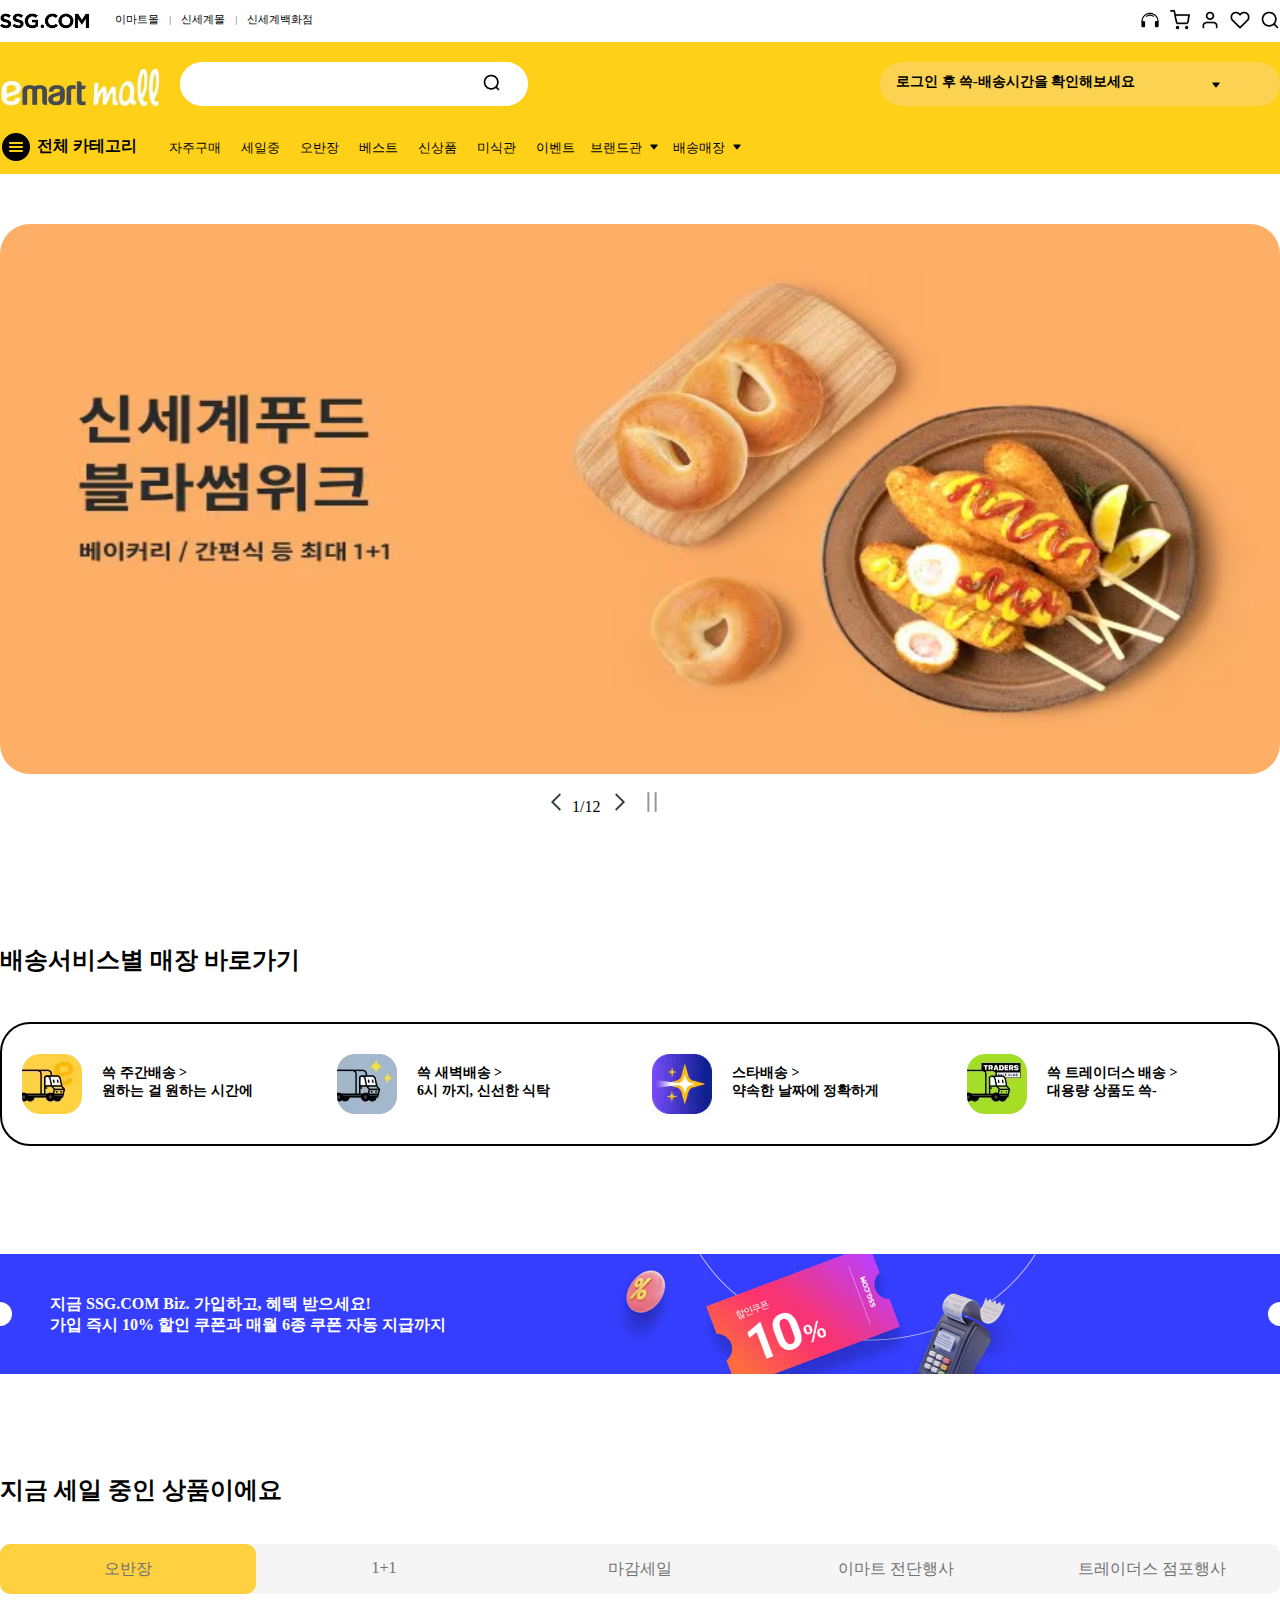
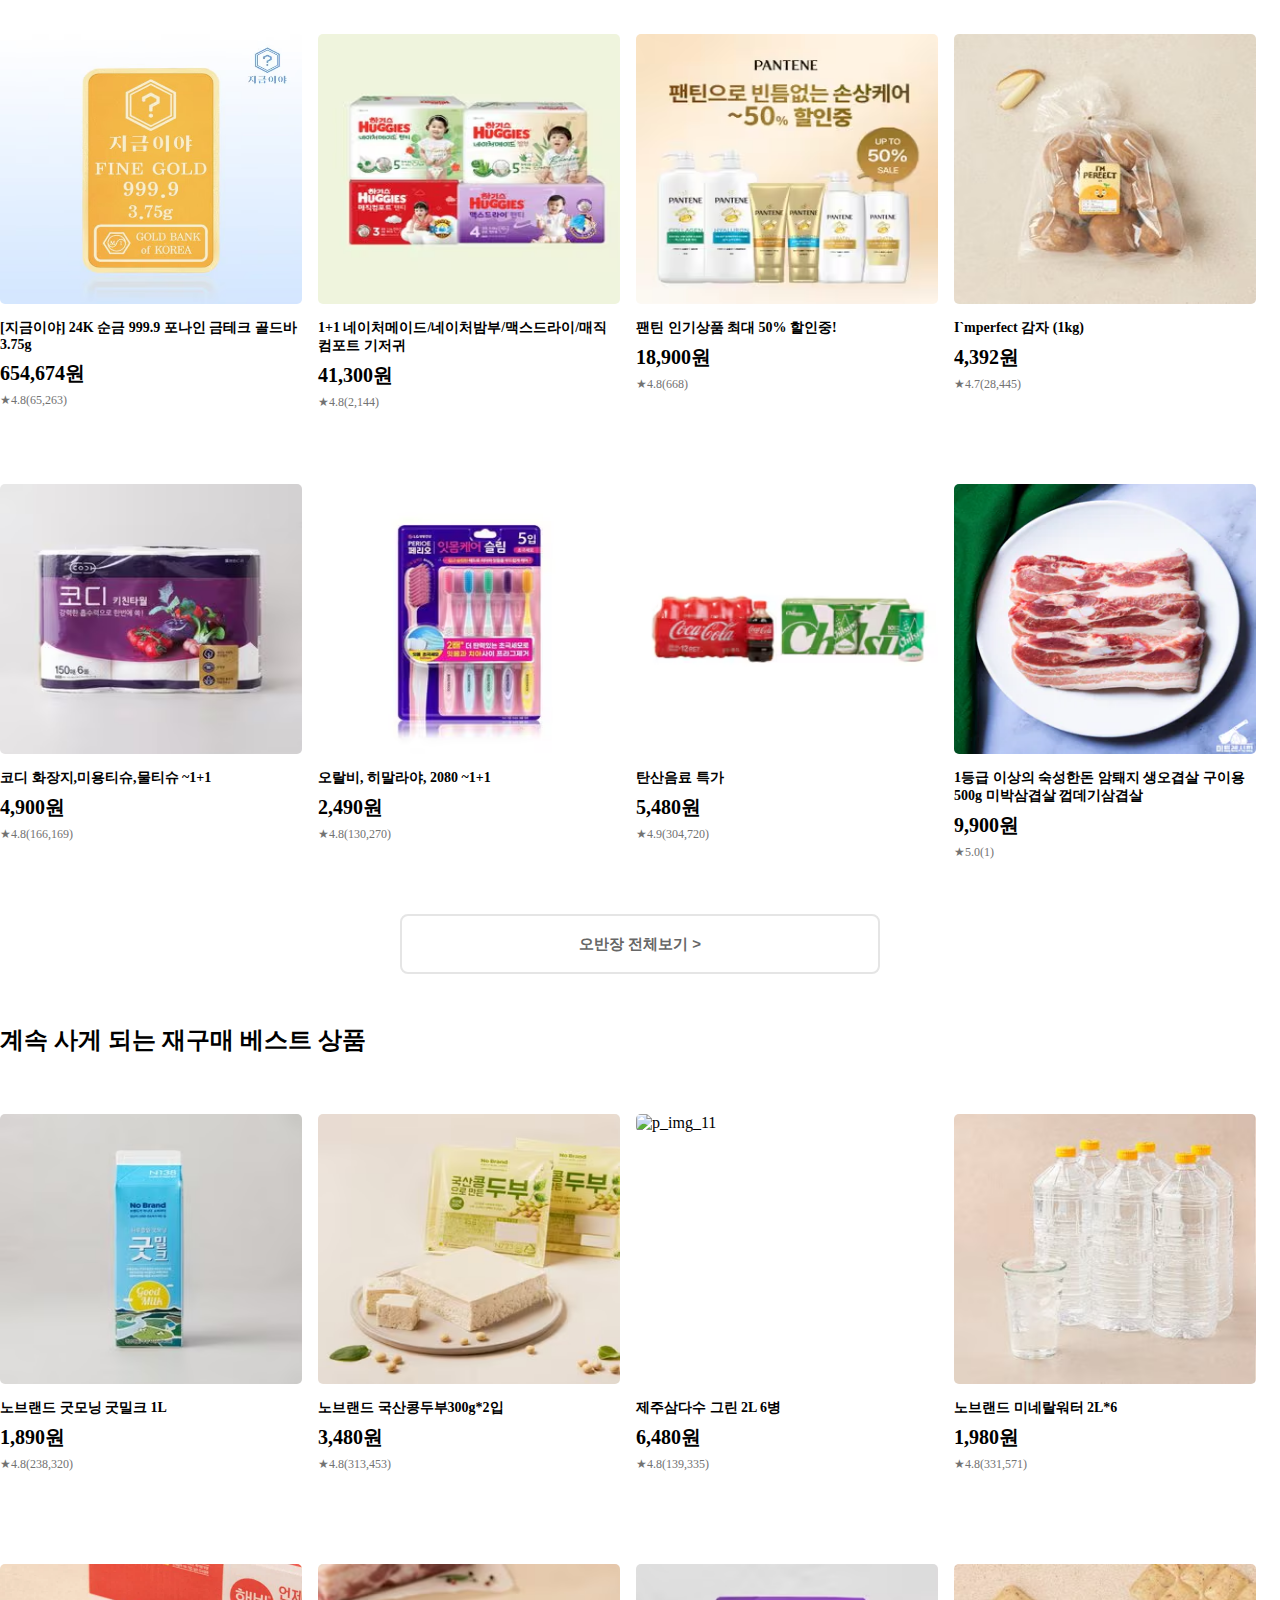
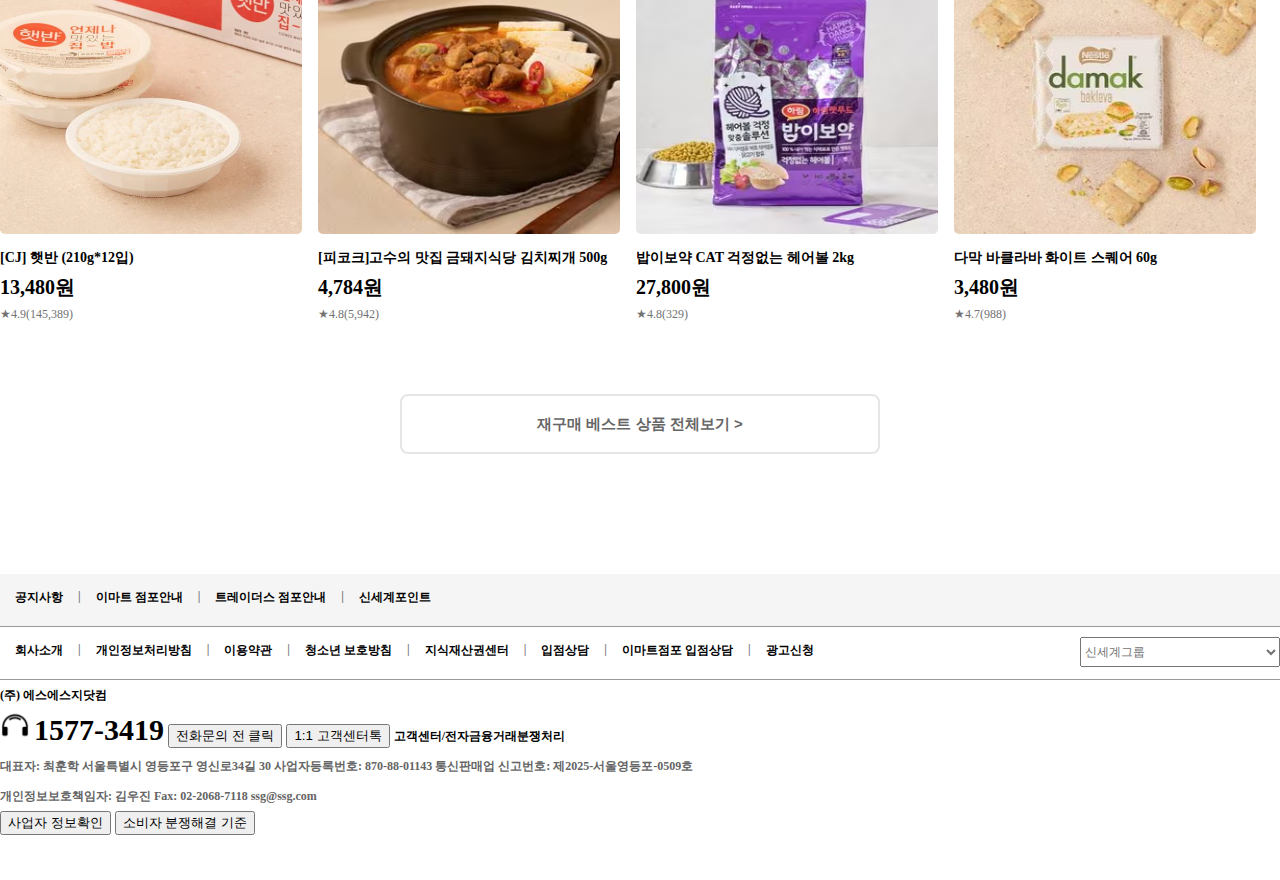
==== commit 38f25dcf: "0409 edit" ====
--- a/index.html
+++ b/index.html
@@ -4,7 +4,7 @@
 <head>
   <meta charset="UTF-8" />
   <meta name="viewport" content="width=device-width, initial-scale=1.0" />
-  <title>Document</title>
+  <title>원하는 상품을 원하는 시간에 쓱, 이마트몰</title>
   <link rel="stylesheet" href="css/reset.css">
   <link rel="stylesheet" href="css/common.css">
   <link rel="stylesheet" href="css/main.css">
@@ -17,16 +17,16 @@
         <img src="img/ssg_logo.png" alt="ssg_logo">
       </a>
       <ul>
-        <li class="addDivider"><a href="#">이마트몰</a></li>
-        <li class="addDivider"><a href="#">신세계몰</a></li>
+        <li class="addDivider"><a href="sub.html">이마트몰</a></li>
+        <li class="addDivider"><a href="sub.html">신세계몰</a></li>
         <li><a href="#">신세계백화점</a></li>
       </ul>
       <div class="iconbox">
-        <a href="#"><img class="icon" src="img/search.webp" alt="1" /></a>
-        <a href="#"><img class="icon" src="img/heart.webp" alt="2" /></a>
-        <a href="#"><img class="icon" src="img/user.webp" alt="3" /></a>
-        <a href="#"><img class="icon" src="img/cart.webp" alt="4" /></a>
-        <a href="#"><img class="icon" src="img/headphone.webp" alt="5" /></a>
+        <a href="sub.html"><img class="icon" src="img/search.webp" alt="1" /></a>
+        <a href="sub.html"><img class="icon" src="img/heart.webp" alt="2" /></a>
+        <a href="sub.html"><img class="icon" src="img/user.webp" alt="3" /></a>
+        <a href="sub.html"><img class="icon" src="img/cart.webp" alt="4" /></a>
+        <a href="sub.html"><img class="icon" src="img/headphone.webp" alt="5" /></a>
       </div>
     </div>
 
@@ -57,24 +57,24 @@
       <div id="catagory">
         <div class="cata_btn">
           <img src="img/menu.png" alt="" />
-          <p><a href="#">전체 카테고리</a></p>
+          <p><a href="sub.html">전체 카테고리</a></p>
         </div>
         <ul>
-          <li><a href="#">자주구매</a></li>
-          <li><a href="#">세일중</a></li>
-          <li><a href="#">오반장</a></li>
-          <li><a href="#">베스트</a></li>
-          <li><a href="#">신상품</a></li>
-          <li><a href="#">미식관</a></li>
-          <li><a href="#">이벤트</a></li>
-
-          <a href="#">
+          <li><a href="sub.html">자주구매</a></li>
+          <li><a href="sub.html">세일중</a></li>
+          <li><a href="sub.html">오반장</a></li>
+          <li><a href="sub.html">베스트</a></li>
+          <li><a href="sub.html">신상품</a></li>
+          <li><a href="sub.html">미식관</a></li>
+          <li><a href="sub.html">이벤트</a></li>
+
+          <a href="sub.html">
             <div class="brandStore">
               <p>브랜드관</p>
               <img src="img/next.webp" alt="down">
             </div>
           </a>
-          <a href="#">
+          <a href="sub.html">
             <div class="deliveryStore">
               <p>배송매장</p>
               <img src="img/next.webp" alt="down">
@@ -86,7 +86,7 @@
   </header>
 
   <div id="slider">
-    <a href="#">
+    <a href="sub.html">
       <div class="slider_img_box">
         <img src="img/trans.avif" alt="" />
       </div>
@@ -113,25 +113,25 @@
     <div class="store">
       <div class="delivery_group">
         <div class="delivery_box">
-          <a href="#">
+          <a href="sub.html">
             <img src="img/img_ssg1.avif" alt="" />
             <p>쓱 주간배송 ><Br>원하는 걸 원하는 시간에</p>
           </a>
         </div>
         <div class="delivery_box">
-          <a href="#">
+          <a href="sub.html">
             <img src="img/img_ssg2.avif" alt="" />
             <p>쓱 새벽배송 ><br>6시 까지, 신선한 식탁</p>
           </a>
         </div>
         <div class="delivery_box">
-          <a href="#">
+          <a href="sub.html">
             <img src="img/img_star.webp" alt="" />
             <p>스타배송 ><br>약속한 날짜에 정확하게</p>
           </a>
         </div>
         <div class="delivery_box">
-          <a href="#">
+          <a href="sub.html">
             <img src="img/img_traders.avif" alt="" />
             <p>쓱 트레이더스 배송 ><br>대용량 상품도 쓱-</p>
           </a>
@@ -139,12 +139,14 @@
       </div>
     </div>
   </section>
-  <section id="coupon">    
-    <div class="coupon_box">        
-      <img src="img/coupon.jpg" alt="" />
-      <p>지금 SSG.COM Biz. 가입하고, 혜택 받으세요!<br>가입 즉시 10% 할인 쿠폰과 매월 6종 쿠폰 자동 지급까지</p>
-      <div class="coupon_box_out"><a href="#"></a></div>
-    </div>
+  <section id="coupon">
+    <a href="sub.html">
+      <div class="coupon_box">        
+        <img src="img/coupon.jpg" alt="" />
+        <p>지금 SSG.COM Biz. 가입하고, 혜택 받으세요!<br>가입 즉시 10% 할인 쿠폰과 매월 6종 쿠폰 자동 지급까지</p>
+        <div class="coupon_box_out"></div>
+      </div>
+    </a>
   </section>
   <div id="sale_product">
     <div>
@@ -154,10 +156,10 @@
       <div class="sale_catagory">
         <ul>
           <li class="obanjang"><a href="#">오반장</a></li>
-          <li><a href="#">1+1</a></li>
-          <li><a href="#">마감세일</a></li>
-          <li><a href="#">이마트 전단행사</a></li>
-          <li><a href="#">트레이더스 점포행사</a></li>
+          <li><a href="sub.html">1+1</a></li>
+          <li><a href="sub.html">마감세일</a></li>
+          <li><a href="sub.html">이마트 전단행사</a></li>
+          <li><a href="sub.html">트레이더스 점포행사</a></li>
         </ul>
       </div>
     </div>
@@ -174,7 +176,7 @@
 
       <div class="box">
         <div class="img_box">
-          <a href="#">
+          <a href="sub.html">
             <img src="img/p_2.avif" alt="p_img_2" /></a>
         </div>
         <span class="disc"><a href="#">1+1 네이처메이드/네이처밤부/맥스드라이/매직컴포트 기저귀</a></span>
@@ -183,7 +185,7 @@
       </div>
       <div class="box">
         <div class="img_box">
-          <a href="#">
+          <a href="sub.html">
             <img src="img/p_3.avif" alt="p_img_3" /></a>
         </div>
         <span class="disc"><a href="#">팬틴 인기상품 최대 50% 할인중!</a></span>
@@ -192,7 +194,7 @@
       </div>
       <div class="box">
         <div class="img_box">
-          <a href="#">
+          <a href="sub.html">
             <img src="img/p_4.avif" alt="p_img_4" /></a>
         </div>
         <span class="disc"><a href="#">I`mperfect 감자 (1kg)</a></span>
@@ -201,7 +203,7 @@
       </div>
       <div class="box">
         <div class="img_box">
-          <a href="#">
+          <a href="sub.html">
             <img src="img/p_5.avif" alt="p_img_5" /></a>
         </div>
         <span class="disc"><a href="#">코디 화장지,미용티슈,물티슈 ~1+1</a></span>
@@ -210,7 +212,7 @@
       </div>
       <div class="box">
         <div class="img_box">
-          <a href="#">
+          <a href="sub.html">
             <img src="img/p_6.avif" alt="p_img_6" /></a>
         </div>
         <span class="disc"><a href="#">오랄비, 히말라야, 2080 ~1+1</a></span>
@@ -219,7 +221,7 @@
       </div>
       <div class="box">
         <div class="img_box">
-          <a href="#">
+          <a href="sub.html">
             <img src="img/p_7.avif" alt="p_img_7" /></a>
         </div>
         <span class="disc"><a href="#">탄산음료 특가</a></span>
@@ -228,7 +230,7 @@
       </div>
       <div class="box">
         <div class="img_box">
-          <a href="#">
+          <a href="sub.html">
             <img src="img/p_8.webp" alt="p_img_8" /></a>
         </div>
         <span class="disc"><a href="#">1등급 이상의 숙성한돈 암퇘지 생오겹살 구이용 500g 미박삼겹살 껍데기삼겹살</a></span>
@@ -237,7 +239,9 @@
       </div>
     </div>
     <div class="more_btn_box">
-      <button class="more_btn">오반장 전체보기 > </button>
+      <a href="sub.html">
+        <button class="more_btn">오반장 전체보기 ></button>
+      </a>
     </div>
   </div>
 
@@ -248,7 +252,7 @@
     <div>
       <div class="box">
         <div class="img_box">
-          <a href="#">
+          <a href="sub.html">
             <img src="img/p_9.avif" alt="p_img_9" /></a>
         </div>
         <span class="disc"><a href="#">노브랜드 굿모닝 굿밀크 1L</a></span>
@@ -258,7 +262,7 @@
 
       <div class="box">
         <div class="img_box">
-          <a href="#">
+          <a href="sub.html">
             <img src="img/p_10.avif" alt="p_img_10" /></a>
         </div>
         <span class="disc"><a href="#">노브랜드 국산콩두부300g*2입</a></span>
@@ -267,7 +271,7 @@
       </div>
       <div class="box">
         <div class="img_box">
-          <a href="#">
+          <a href="sub.html">
             <img src="img/p_11.avif" alt="p_img_11" /></a>
         </div>
         <span class="disc"><a href="#">제주삼다수 그린 2L 6병</a></span>
@@ -276,7 +280,7 @@
       </div>
       <div class="box">
         <div class="img_box">
-          <a href="#">
+          <a href="sub.html">
             <img src="img/p_12.avif" alt="p_img_12" /></a>
         </div>
         <span class="disc"><a href="#">노브랜드 미네랄워터 2L*6</a></span>
@@ -285,7 +289,7 @@
       </div>
       <div class="box">
         <div class="img_box">
-          <a href="#">
+          <a href="sub.html">
             <img src="img/p_13.webp" alt="p_img_13" /></a>
         </div>
         <span class="disc"><a href="#">[CJ] 햇반 (210g*12입)</a></span>
@@ -294,7 +298,7 @@
       </div>
       <div class="box">
         <div class="img_box">
-          <a href="#">
+          <a href="sub.html">
             <img src="img/p_14.avif" alt="p_img_14" /></a>
         </div>
         <span class="disc"><a href="#">[피코크]고수의 맛집 금돼지식당 김치찌개 500g</a></span>
@@ -303,7 +307,7 @@
       </div>
       <div class="box">
         <div class="img_box">
-          <a href="#">
+          <a href="sub.html">
             <img src="img/p_15.avif" alt="p_img_15" /></a>
         </div>
         <span class="disc"><a href="#">밥이보약 CAT 걱정없는 헤어볼 2kg</a></span>
@@ -312,7 +316,7 @@
       </div>
       <div class="box">
         <div class="img_box">
-          <a href="#">
+          <a href="sub.html">
             <img src="img/p_16.avif" alt="p_img_16" /></a>
         </div>
         <span class="disc"><a href="#">다막 바클라바 화이트 스퀘어 60g</a></span>
@@ -321,19 +325,21 @@
       </div>
     </div>
     <div class="more_btn_box">
-      <button class="more_btn">재구매 베스트 상품 전체보기 > </button>
+      <a href="sub.html">
+        <button class="more_btn">재구매 베스트 상품 전체보기 ></button>
+      </a>
     </div>
   </div>
   <div class="notice_box">
     <div class="notice">
       <ul>
-        <li>공지사항</li>
+        <li><a href="sub.html">공지사항</a></li>
         <li class="divider">|</li>
-        <li>이마트 점포안내</li>
+        <li><a href="sub.html">이마트 점포안내</a></li>
         <li class="divider">|</li>
-        <li>트레이더스 점포안내</li>
+        <li><a href="sub.html">트레이더스 점포안내</a></li>
         <li class="divider">|</li>
-        <li>신세계포인트</li>
+        <li><a href="sub.html">신세계포인트</a></li>
       </ul>
     </div>
   </div>
@@ -341,21 +347,21 @@
     <div class="supportBox">
       <div class="support">
         <ul>
-          <li>회사소개</li>
-          <li class="divider">|</li>
-          <li>개인정보처리방침</li>
-          <li class="divider">|</li>
-          <li>이용약관</li>
-          <li class="divider">|</li>
-          <li>청소년 보호방침</li>
-          <li class="divider">|</li>
-          <li>지식재산권센터</li>
-          <li class="divider">|</li>
-          <li>입점상담</li>
-          <li class="divider">|</li>
-          <li>이마트점포 입점상담</li>
-          <li class="divider">|</li>
-          <li>광고신청</li>
+          <li><a href="sub.html">회사소개</a></li>
+          <li class="divider">|</li>
+          <li><a href="sub.html">개인정보처리방침</a></li>
+          <li class="divider">|</li>
+          <li><a href="sub.html">이용약관</a></li>
+          <li class="divider">|</li>
+          <li><a href="sub.html">청소년 보호방침</a></li>
+          <li class="divider">|</li>
+          <li><a href="sub.html">지식재산권센터</a></li>
+          <li class="divider">|</li>
+          <li><a href="sub.html">입점상담</a></li>
+          <li class="divider">|</li>
+          <li><a href="sub.html">이마트점포 입점상담</a></li>
+          <li class="divider">|</li>
+          <li><a href="sub.html">광고신청</a></li>
         </ul>
         <select>
           <option>신세계그룹</option>
